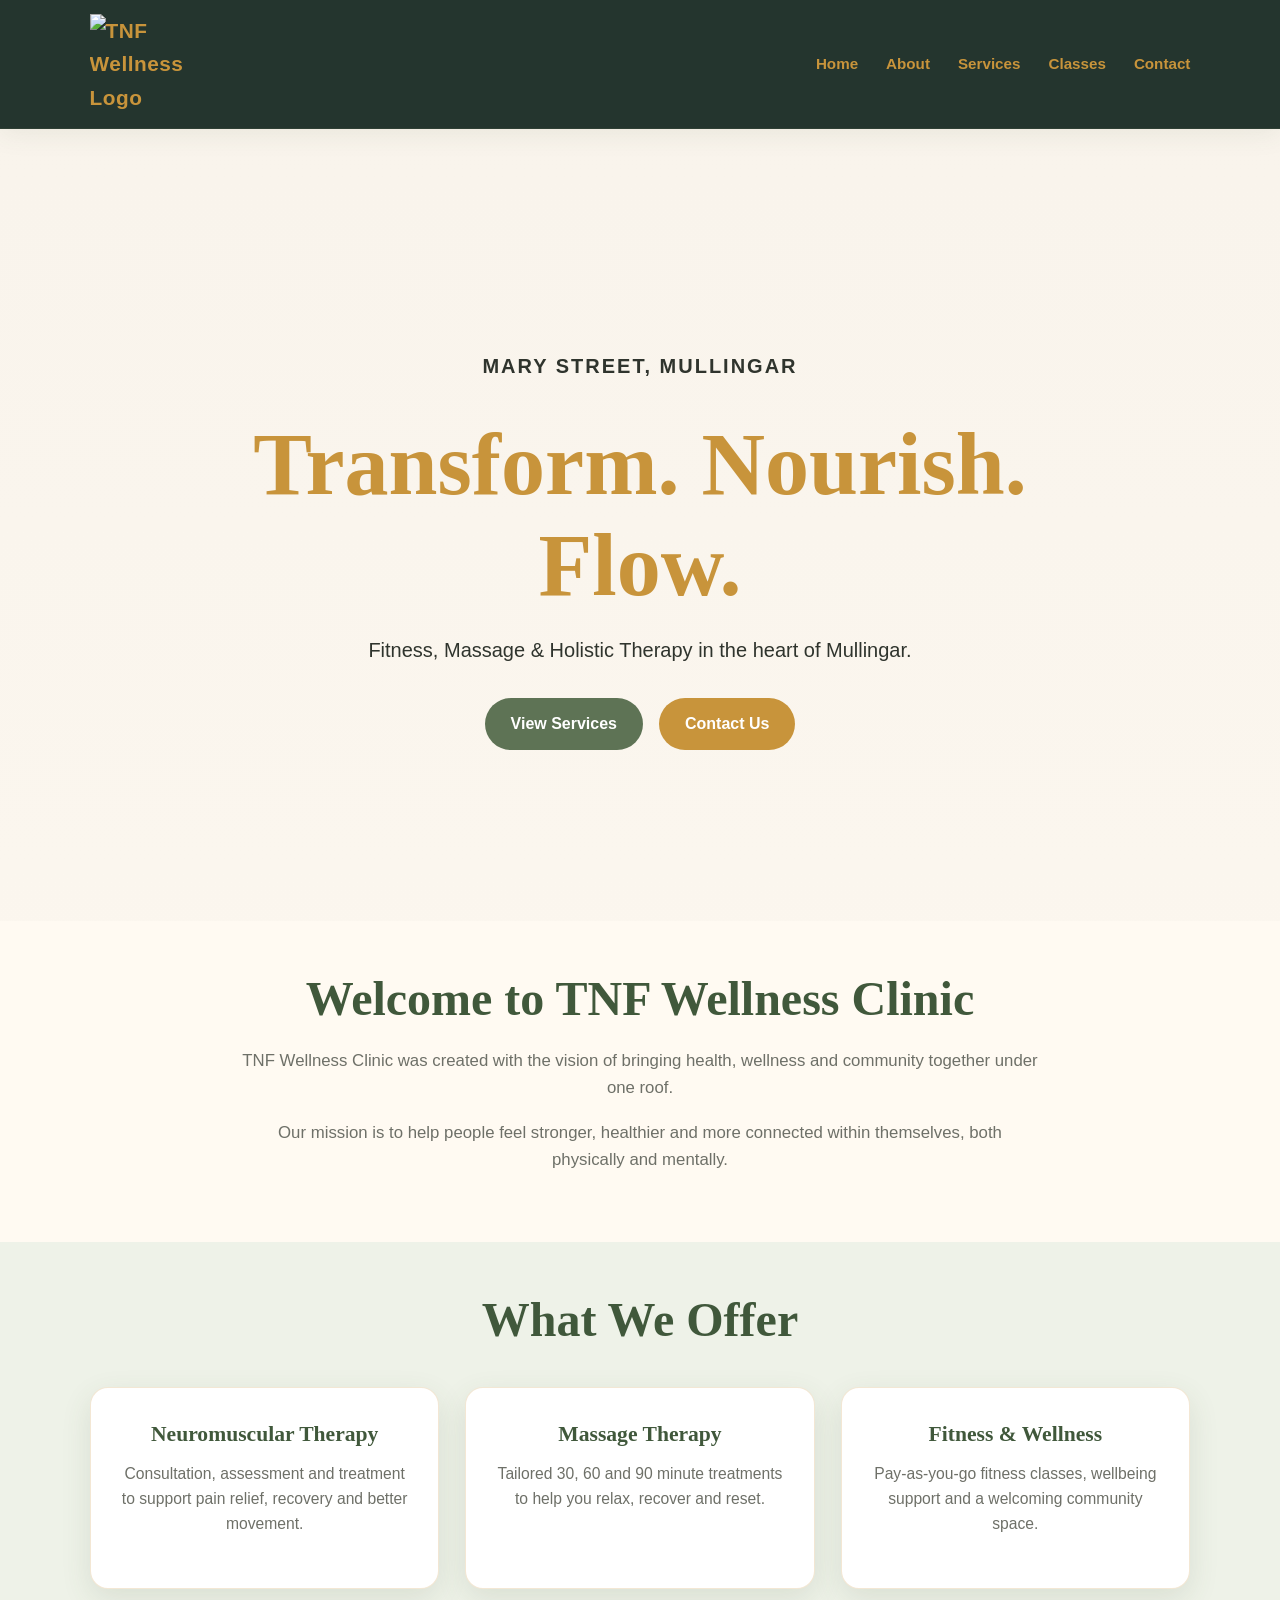
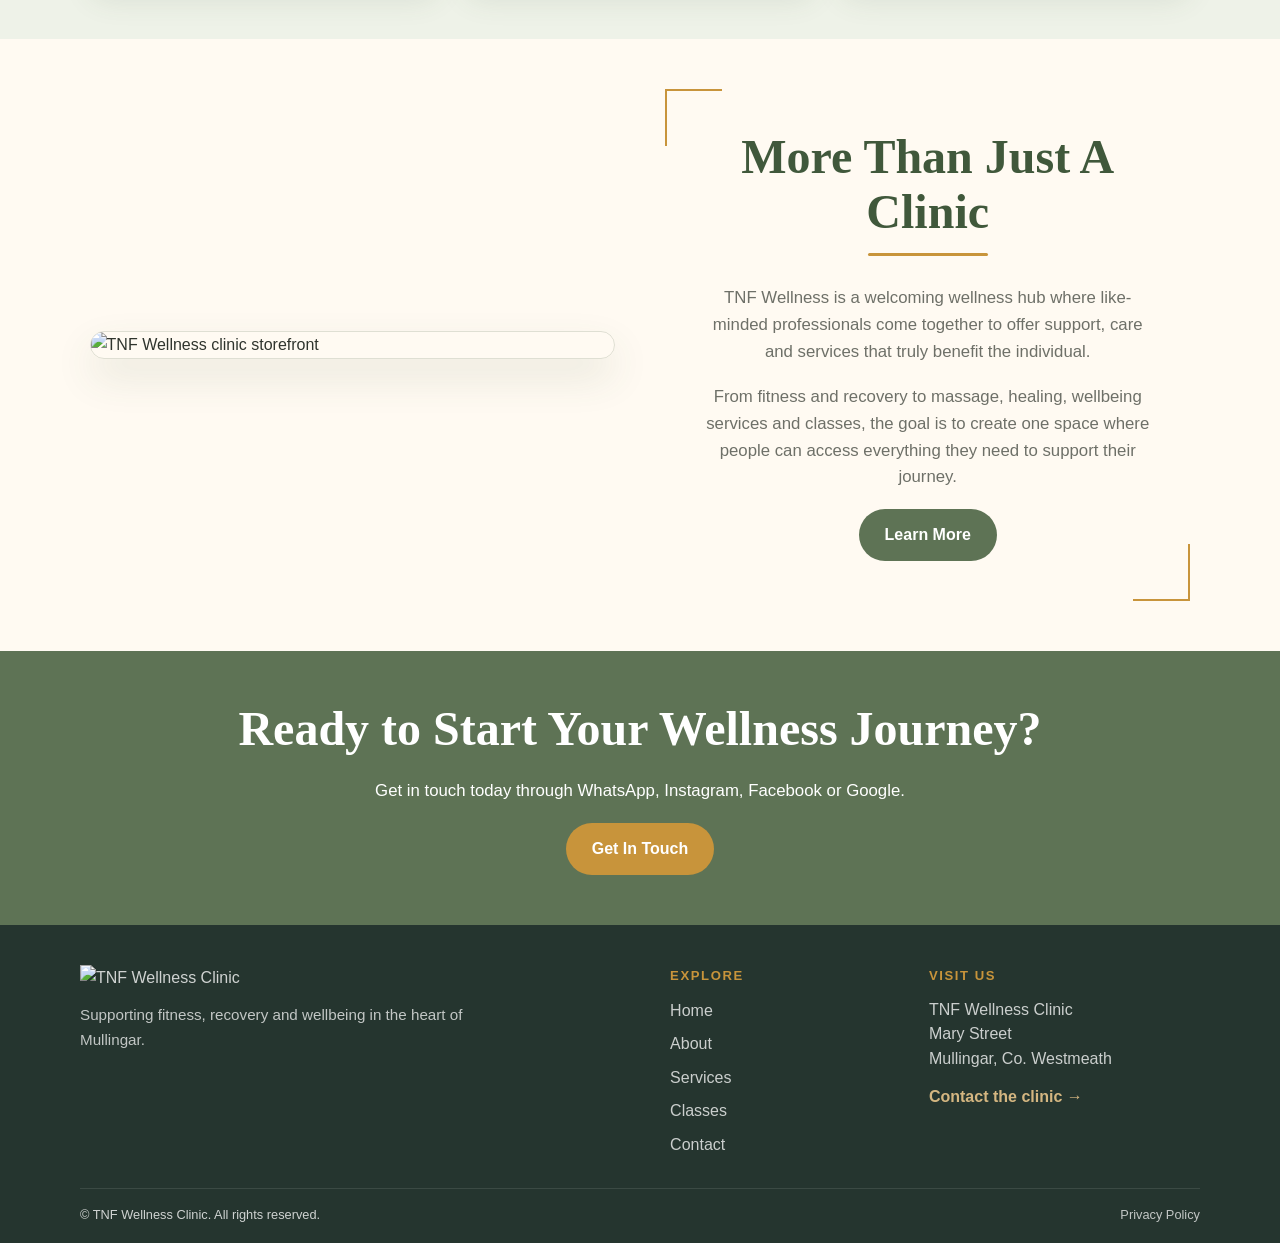
==== index.html @ 744f94f3 "Add files via upload" ====
<!doctype html>
<html lang="en">
  <head>
    <meta charset="UTF-8" />
    <meta name="viewport" content="width=device-width, initial-scale=1.0" />
    <title>TNF Wellness Clinic | Mullingar</title>
    <link rel="preconnect" href="https://fonts.googleapis.com" />
    <link rel="preconnect" href="https://fonts.gstatic.com" crossorigin />
    <link rel="preconnect" href="https://fonts.googleapis.com" />
    <link
      href="https://fonts.googleapis.com/css2?family=Cormorant+Garamond:wght@500;600&display=swap"
      rel="stylesheet"
    />
    <link rel="preconnect" href="https://fonts.googleapis.com" />
    <link rel="preconnect" href="https://fonts.gstatic.com" crossorigin />
    <link
      href="https://fonts.googleapis.com/css2?family=Arsenal+SC:ital,wght@0,400;0,700;1,400;1,700&family=Goudy+Bookletter+1911&display=swap"
      rel="stylesheet"
    />
    <link rel="stylesheet" href="css/style.css" />
  </head>
  <body>
    <header class="site-header">
      <a href="index.html" class="logo-wrap">
        <img
          src="images/brand-image-green-s.jpg"
          alt="TNF Wellness Logo"
          class="nav-logo"
        />
      </a>

      <nav class="nav" id="nav">
        <a href="index.html" class="active">Home</a>
        <a href="about.html">About</a>
        <a href="services.html">Services</a>
        <a href="classes.html">Classes</a>
        <a href="contact.html">Contact</a>
      </nav>

      <button class="menu-toggle" id="menuToggle">☰</button>
    </header>
    <section class="hero">
      <div class="hero-overlay"></div>

      <div class="hero-content">
        <p class="eyebrow">Mary Street, Mullingar</p>
        <h1>Transform. <span>Nourish.</span> Flow.</h1>
        <p>Fitness, Massage & Holistic Therapy in the heart of Mullingar.</p>

        <div class="hero-buttons">
          <a href="services.html" class="btn primary">View Services</a>
          <a href="contact.html" class="btn secondary">Contact Us</a>
        </div>
      </div>
    </section>
    <section class="section intro">
      <div class="container">
        <h2>Welcome to TNF Wellness Clinic</h2>

        <p>
          TNF Wellness Clinic was created with the vision of bringing health,
          wellness and community together under one roof.
        </p>

        <p>
          Our mission is to help people feel stronger, healthier and more
          connected within themselves, both physically and mentally.
        </p>
      </div>
    </section>

    <section class="section soft">
      <div class="container">
        <h2>What We Offer</h2>

        <div class="cards">
          <div class="card">
            <h3>Neuromuscular Therapy</h3>
            <p>
              Consultation, assessment and treatment to support pain relief,
              recovery and better movement.
            </p>
          </div>

          <div class="card">
            <h3>Massage Therapy</h3>
            <p>
              Tailored 30, 60 and 90 minute treatments to help you relax,
              recover and reset.
            </p>
          </div>

          <div class="card">
            <h3>Fitness & Wellness</h3>
            <p>
              Pay-as-you-go fitness classes, wellbeing support and a welcoming
              community space.
            </p>
          </div>
        </div>
      </div>
    </section>

    <section class="section split">
      <div class="split-image-shop">
        <img src="images/shop-image.jpg" alt="TNF Wellness clinic storefront" />
      </div>

      <div class="split-content">
        <h2>More Than Just A Clinic</h2>

        <p>
          TNF Wellness is a welcoming wellness hub where like-minded
          professionals come together to offer support, care and services that
          truly benefit the individual.
        </p>

        <p>
          From fitness and recovery to massage, healing, wellbeing services and
          classes, the goal is to create one space where people can access
          everything they need to support their journey.
        </p>

        <a href="about.html" class="btn primary">Learn More</a>
      </div>
    </section>

    <section class="section cta">
      <div class="container">
        <h2>Ready to Start Your Wellness Journey?</h2>
        <p>
          Get in touch today through WhatsApp, Instagram, Facebook or Google.
        </p>
        <a href="contact.html" class="btn gold">Get In Touch</a>
      </div>
    </section>

    <footer class="footer">
      <div class="footer-container">
        <div class="footer-brand">
          <a href="index.html" class="footer-logo-wrap">
            <img
              src="images/brand-image-green.png"
              alt="TNF Wellness Clinic"
              class="footer-logo"
            />
          </a>

          <p>
            Supporting fitness, recovery and wellbeing in the heart of
            Mullingar.
          </p>
        </div>

        <div class="footer-column">
          <h2 class="footer-column-title">Explore</h2>

          <nav class="footer-nav" aria-label="Footer navigation">
            <a href="index.html">Home</a>
            <a href="about.html">About</a>
            <a href="services.html">Services</a>
            <a href="classes.html">Classes</a>
            <a href="contact.html">Contact</a>
          </nav>
        </div>

        <div class="footer-column">
          <h2 class="footer-column-title">Visit Us</h2>

          <address>
            TNF Wellness Clinic<br />
            Mary Street<br />
            Mullingar, Co. Westmeath
          </address>

          <a href="contact.html" class="footer-contact-link">
            Contact the clinic →
          </a>
        </div>
      </div>

      <div class="footer-bottom">
        <p>
          © <span id="currentYear"></span> TNF Wellness Clinic. All rights
          reserved.
        </p>

        <div class="footer-legal">
          <a href="privacy.html">Privacy Policy</a>
        </div>
      </div>
    </footer>

    <script src="js/script.js"></script>
  </body>
</html>
---- css/style.css ----
:root {
  --bg: #f8f3eb;
  --section: #fffaf2;
  --soft: #eef2e8;
  --card: #ffffff;

  --white: #ffffff;
  --sage: #5e7355;
  --sage-dark: #40583b;
  --gold: #c8943b;
  --gold-light: #d9ae62;

  --text: #2f342d;
  --muted: #6e7068;
  --border: rgba(94, 115, 85, 0.18);
  --shadow: rgba(64, 88, 59, 0.12);
}

* {
  margin: 0;
  padding: 0;
  box-sizing: border-box;
}

body {
  background: var(--section);
  color: var(--text);
  font-family: "Inter", sans-serif;
  line-height: 1.6;
}

img {
  max-width: 100%;
  display: block;
}

a {
  color: inherit;
  text-decoration: none;
}

/* HEADER */

.site-header {
  position: sticky;
  top: 0;
  width: 100%;
  z-index: 20;
  display: flex;
  justify-content: space-between;
  align-items: center;
  padding: 14px 7%;
  background: #24352e;
  backdrop-filter: blur(12px);
  border-bottom: 1px solid var(--border);
  box-shadow: 0 6px 24px rgba(64, 88, 59, 0.08);
}

.logo-wrap {
  display: flex;
  align-items: center;
  gap: 12px;
  color: var(--gold);
  font-size: 1.3rem;
  font-weight: bold;
  letter-spacing: 0.5px;
}
.logo-title {
  font-family: "Goudy Bookletter 1911", serif;
  font-size: 20px;
  font-weight: 600;
  letter-spacing: 0.18em;
  text-transform: uppercase;
}
.nav-logo {
  width: 100px;
  height: 100px;
  object-fit: contain;
}

.nav {
  display: flex;
  gap: 28px;
}

.nav a {
  color: var(--gold);
  font-size: 0.95rem;
  font-weight: 600;
  text-decoration: none;
  transition: color 0.25s ease;
}

.nav a:hover {
  color: #ffffff;
}

.nav a.active {
  color: var(--gold);
}

.menu-toggle {
  display: none;
  background: none;
  color: var(--white);
  border: none;
  font-size: 1.8rem;
  cursor: pointer;
}

/* HERO */

.hero {
  min-height: 88vh;
  background: url("../images/hero-image.png") center/cover no-repeat;
  position: relative;
  display: grid;
  place-items: center;
  text-align: center;
  padding: 120px 20px 70px;
}

.hero-overlay {
  position: absolute;
  inset: 0;
  background: linear-gradient(
    rgba(248, 243, 235, 0.88),
    rgba(248, 243, 235, 0.55)
  );
}

.hero-content {
  position: relative;
  max-width: 850px;
}

.eyebrow {
  color: var(--gold);
  font-weight: 800;
  letter-spacing: 2px;
  text-transform: uppercase;
  font-size: 0.9rem;
  margin-bottom: 12px;
}

.hero h1,
.page-hero h1,
.section h2,
.card h3 {
  font-family: Georgia, serif;
  line-height: 1.15;
}

.hero h1 {
  font-size: clamp(2.8rem, 7vw, 5.5rem);
  color: var(--sage-dark);
  margin-bottom: 18px;
}

.hero h1,
h2 span {
  color: var(--gold);
}

.hero p {
  font-size: 1.25rem;
  color: var(--text);
  margin-bottom: 32px;
}

.hero-buttons,
.contact-buttons {
  display: flex;
  justify-content: center;
  gap: 16px;
  flex-wrap: wrap;
  margin-top: 20px;
}
.page-hero {
  padding: 110px 7% 80px;
  background:
    linear-gradient(rgba(248, 243, 235, 0.92), rgba(248, 243, 235, 0.92)),
    url("../images/hero-image.jpg") center/cover no-repeat;
  text-align: center;
}
.section h2 {
  font-size: clamp(2rem, 4vw, 3rem);
  color: var(--sage-dark);
  margin-bottom: 22px;
}

.section p {
  color: var(--muted);
  max-width: 800px;
  margin: 0 auto 18px;
  font-size: 1.05rem;
}

/* BUTTONS */

.hero-buttons,
.contact-buttons {
  display: flex;
  justify-content: center;
  gap: 16px;
  flex-wrap: wrap;
  margin-top: 20px;
}

.btn {
  display: inline-block;
  padding: 13px 26px;
  border-radius: 999px;
  font-weight: bold;
  transition: 0.3s ease;
}

.btn.primary {
  background: var(--sage);
  color: white;
}

.btn.primary:hover {
  background: var(--sage-dark);
  transform: translateY(-2px);
}

.btn.secondary {
  color: var(--white);
  background: var(--gold);
}

.btn.secondary:hover {
  background: var(--gold-light);
  color: var(--white);
  transform: translateY(-2px);
}

.btn.gold {
  background: var(--gold);
  color: white;
}

.btn.gold:hover {
  background: var(--gold-light);
  transform: translateY(-2px);
}
.button-classes {
  margin-top: 30px;
}
/* LAYOUT */

.section {
  padding: 50px 7%;
  background: var(--section);
}

.soft {
  background: var(--soft);
}

.container {
  max-width: 1100px;
  margin: auto;
  text-align: center;
}

.container.narrow {
  max-width: 820px;
}

.cards {
  display: grid;
  grid-template-columns: repeat(3, 1fr);
  gap: 26px;
  margin-top: 40px;
}

.two-cards {
  grid-template-columns: repeat(2, 1fr);
}

.card {
  background: var(--card);
  padding: 34px 28px;
  border-radius: 18px;
  border: 1px solid rgba(200, 148, 59, 0.22);
  box-shadow: 0 10px 30px var(--shadow);
}

.card h3 {
  color: var(--sage-dark);
  margin-bottom: 14px;
  font-size: 1.35rem;
}

.card p {
  font-size: 0.98rem;
}

.price-card .price {
  color: var(--gold);
  font-size: 2rem;
  font-weight: bold;
  margin-bottom: 10px;
}

/* SPLIT SECTIONS */

.split {
  display: grid;
  grid-template-columns: 1fr 1fr;
  gap: 50px;
  align-items: center;
}

.split-content {
  max-width: 600px;
  margin: 0 auto;
  text-align: center;
  position: relative;
  padding: 2.5rem;
}

.split-content::before,
.split-content::after {
  content: "";
  position: absolute;
  width: 55px;
  height: 55px;
}

.split-content::before {
  top: 0;
  left: 0;
  border-top: 2px solid var(--gold);
  border-left: 2px solid var(--gold);
}

.split-content::after {
  bottom: 0;
  right: 0;
  border-bottom: 2px solid var(--gold);
  border-right: 2px solid var(--gold);
}

.split-image {
  display: flex;
  justify-content: center;
}
.split-content h2 {
  position: relative;
  display: inline-block;
  margin-bottom: 1.8rem;
}

.split-content h2::after {
  content: "";
  display: block;
  width: 120px;
  height: 3px;
  margin: 14px auto 0;
  background: var(--gold);
  border-radius: 999px;
}

.split-image img {
  width: 100%;
  max-width: 440px;
  height: auto;

  border-radius: 24px;
  border: 1px solid rgba(94, 115, 85, 0.2);
  box-shadow: 0 18px 40px var(--shadow);
}
.split-image-shop img {
  border-radius: 20px;
  border: 1px solid rgba(94, 115, 85, 0.2);
  box-shadow: 0 18px 40px var(--shadow);
}

/* SERVICES PAGE */

.service-box {
  max-width: 650px;
  margin: 35px auto;
  background: white;
  padding: 32px;
  border-radius: 18px;
  border: 1px solid rgba(200, 148, 59, 0.22);
  box-shadow: 0 10px 30px var(--shadow);
  text-align: left;
}

.service-box h3 {
  color: var(--sage-dark);
  margin-bottom: 18px;
}

.service-box ul {
  padding-left: 22px;
}

.service-box li {
  color: var(--muted);
  margin-bottom: 10px;
}

.price-banner {
  display: inline-block;
  margin-top: 24px;
  background: var(--sage);
  color: white;
  padding: 15px 34px;
  border-radius: 999px;
  font-weight: bold;
  font-size: 1.2rem;
}

/* CONTACT PAGE */

.hours {
  max-width: 650px;
  margin: 30px auto 0;
  background: white;
  padding: 20px 30px;
  border-radius: 18px;
  box-shadow: 0 10px 30px var(--shadow);
}

.hours-row {
  display: flex;
  justify-content: space-between;
  gap: 20px;
  padding: 14px 0;
  border-bottom: 1px solid var(--gold);
  color: var(--muted);
}

.hours-row:last-child {
  border-bottom: none;
}

.hours-row strong {
  color: var(--sage-dark);
}

.map-container {
  margin-top: 30px;
  overflow: hidden;
  border-radius: 20px;
  box-shadow: 0 10px 30px var(--shadow);
}

.map-container iframe {
  width: 100%;
  height: 450px;
  border: none;
  display: block;
}

/* CTA + FOOTER */

.cta {
  background: var(--sage);
  text-align: center;
}

.cta h2,
.cta p {
  color: white;
}

/* ===========================
   Footer
=========================== */
.footer-column-title {
  color: var(--gold) !important;
}
.footer {
  padding: 40px 6% 18px;
  background: #25352f;
  color: rgba(255, 255, 255, 0.78);
}

.footer-container {
  width: min(1120px, 100%);
  margin: 0 auto;

  display: grid;
  grid-template-columns: 1.8fr 0.7fr 0.9fr;
  gap: clamp(24px, 4vw, 48px);

  align-items: start;
}

/* ---------- Brand ---------- */

.footer-brand {
  max-width: 480px;
}

.footer-logo-wrap {
  display: inline-block;
  margin-bottom: 12px;
  text-decoration: none;
}

.footer-logo {
  width: 200px;
  height: auto;
  display: block;

  transition:
    transform 0.25s ease,
    filter 0.25s ease;
}

.footer-logo-wrap:hover .footer-logo,
.footer-logo-wrap:focus-visible .footer-logo {
  transform: translateY(-2px) scale(1.02);

  filter: drop-shadow(0 8px 16px rgba(212, 182, 129, 0.15));
}

.footer-brand p {
  margin: 0;
  max-width: 400px;

  line-height: 1.65;
  font-size: 0.95rem;

  color: rgba(255, 255, 255, 0.72);
}

/* ---------- Columns ---------- */

.footer-column h2 {
  margin: 0 0 12px;

  color: #fff;

  font-size: 0.82rem;
  font-weight: 700;

  letter-spacing: 0.12em;
  text-transform: uppercase;
}

/* ---------- Navigation ---------- */

.footer-nav {
  display: flex;
  flex-direction: column;
  gap: 8px;
}

.footer-nav a {
  width: fit-content;

  color: rgba(255, 255, 255, 0.76);
  text-decoration: none;

  transition:
    color 0.2s ease,
    transform 0.2s ease;
}

.footer-nav a:hover,
.footer-nav a:focus-visible {
  color: #d4b681;
  transform: translateX(4px);
}

/* ---------- Address ---------- */

.footer address {
  margin: 0 0 12px;

  font-style: normal;
  line-height: 1.55;

  color: rgba(255, 255, 255, 0.76);
}

.footer-contact-link {
  display: inline-block;

  color: #d4b681;
  text-decoration: none;
  font-weight: 600;

  transition:
    color 0.2s ease,
    transform 0.2s ease;
}

.footer-contact-link:hover,
.footer-contact-link:focus-visible {
  color: #edd7b3;
  transform: translateX(4px);
}

/* ---------- Bottom ---------- */

.footer-bottom {
  width: min(1120px, 100%);
  margin: 30px auto 0;
  padding-top: 16px;

  display: flex;
  justify-content: space-between;
  align-items: center;
  gap: 18px;

  border-top: 1px solid rgba(255, 255, 255, 0.1);

  font-size: 0.8rem;
}

.footer-bottom p {
  margin: 0;
}

.footer-legal {
  display: flex;
  gap: 18px;
}

.footer-legal a {
  color: rgba(255, 255, 255, 0.72);
  text-decoration: none;

  transition: color 0.2s ease;
}

.footer-legal a:hover,
.footer-legal a:focus-visible {
  color: #d4b681;
}

/* ---------- Accessibility ---------- */

.footer a:focus-visible {
  outline: 2px solid #d4b681;
  outline-offset: 4px;
  border-radius: 4px;
}

/* ---------- Tablet ---------- */

@media (max-width: 900px) {
  .footer {
    padding: 38px 24px 18px;
  }

  .footer-container {
    grid-template-columns: 1fr 1fr;
    gap: 32px;
  }

  .footer-brand {
    grid-column: 1/-1;
    max-width: 520px;
  }

  .footer-logo {
    width: 180px;
  }
}

/* ---------- Mobile ---------- */

@media (max-width: 650px) {
  .footer {
    padding: 34px 20px 18px;
  }

  .footer-container {
    grid-template-columns: 1fr;
    gap: 28px;
  }

  .footer-brand {
    max-width: 100%;
  }

  .footer-logo {
    width: 160px;
  }

  .footer-brand p {
    max-width: 100%;
  }

  .footer-bottom {
    margin-top: 24px;
    padding-top: 14px;

    flex-direction: column;
    align-items: flex-start;
    gap: 10px;
  }

  .footer-legal {
    flex-wrap: wrap;
  }
}
/* RESPONSIVE */

@media (max-width: 850px) {
  .menu-toggle {
    display: block;
  }

  .nav {
    position: absolute;
    top: 82px;
    right: 7%;
    background: var(--section);
    flex-direction: column;
    width: 220px;
    padding: 20px;
    border: 1px solid var(--border);
    border-radius: 14px;
    display: none;
    box-shadow: 0 12px 30px rgba(0, 0, 0, 0.12);
  }

  .nav.active {
    display: flex;
  }

  .cards,
  .two-cards,
  .split {
    grid-template-columns: 1fr;
  }

  .split-content h2,
  .split-content p {
    text-align: center;
    margin-left: auto;
  }
  .contact-content {
    display: flex;
    flex-direction: column;
    align-items: center;
  }
  .logo-wrap span {
    font-size: 1.1rem;
  }

  .nav-logo {
    width: 48px;
    height: 48px;
  }

  .hours-row {
    flex-direction: column;
    text-align: center;
    gap: 4px;
  }

  .service-box {
    padding: 26px;
  }
}
.class-schedule-img {
  max-width: 760px;
  width: 100%;
  margin: 0 auto;
  border-radius: 24px;
  box-shadow: 0 18px 40px var(--shadow);
  border: 1px solid rgba(200, 148, 59, 0.22);
}
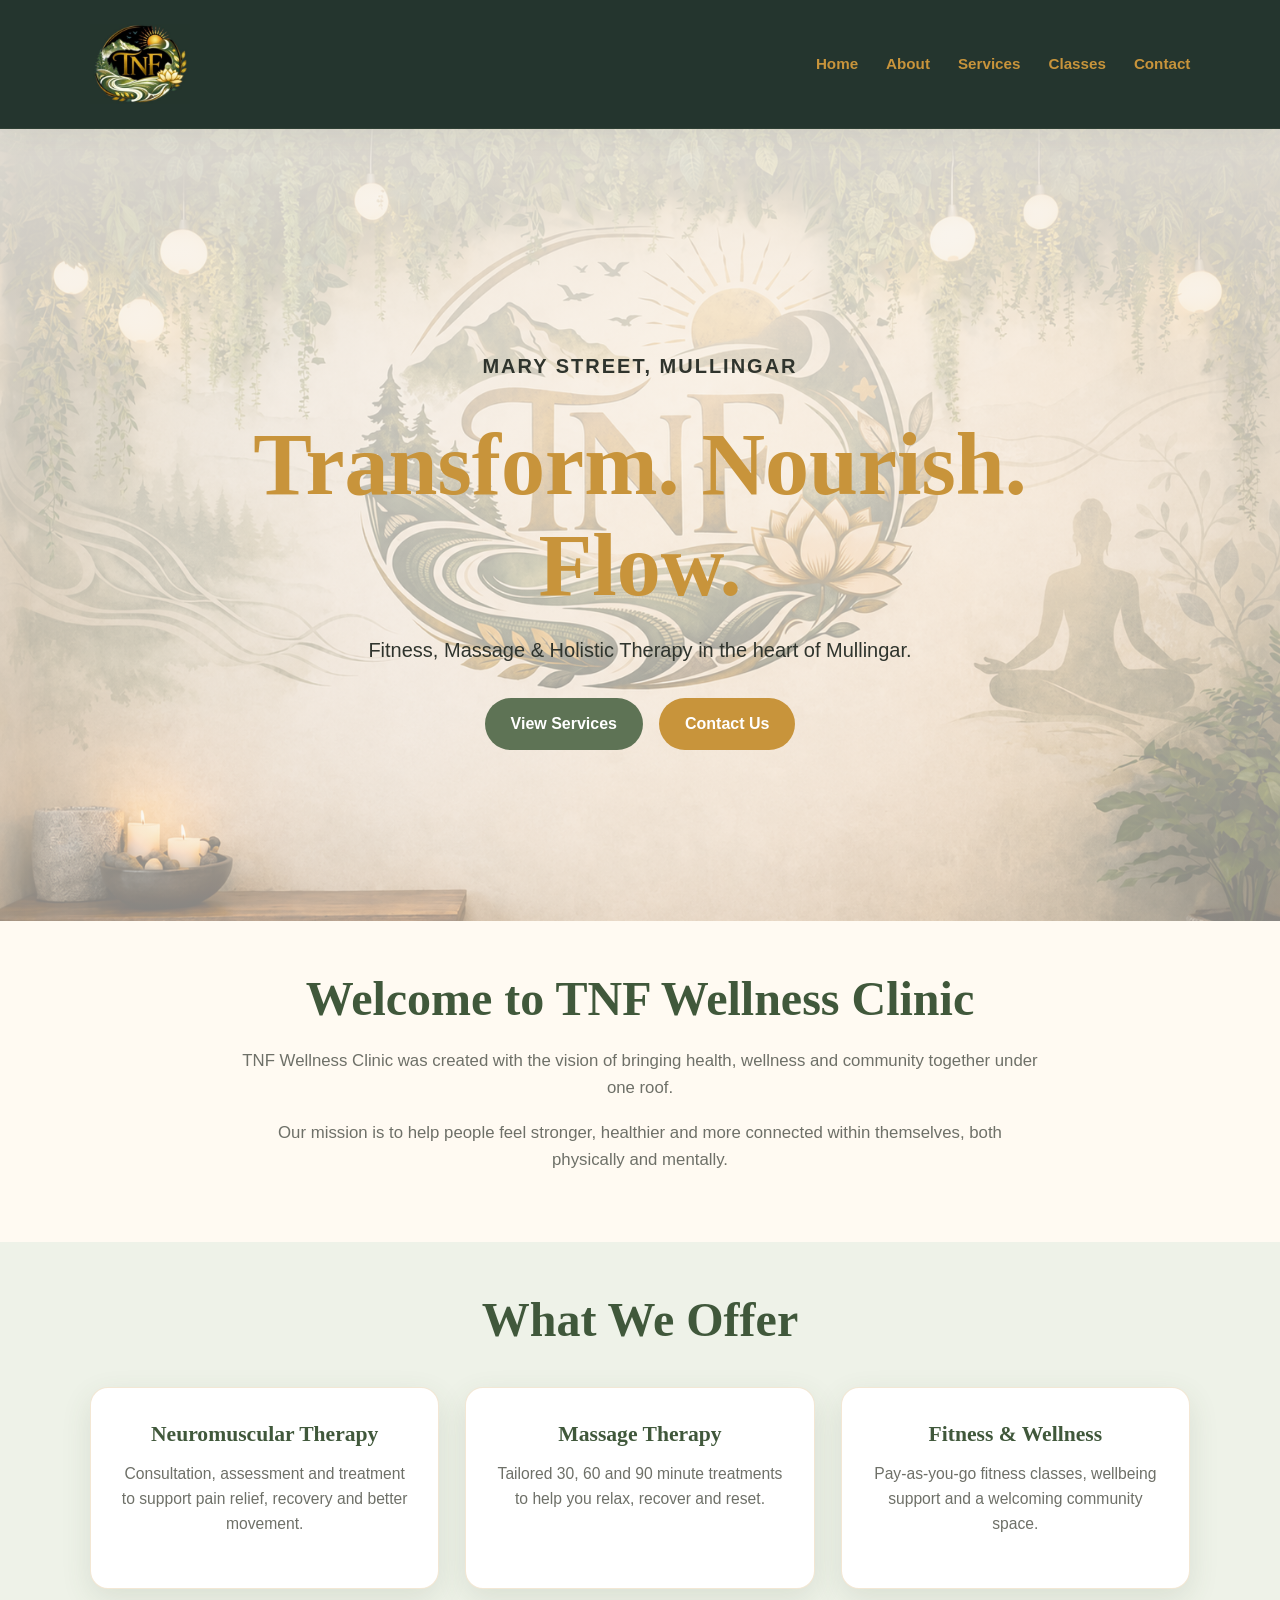
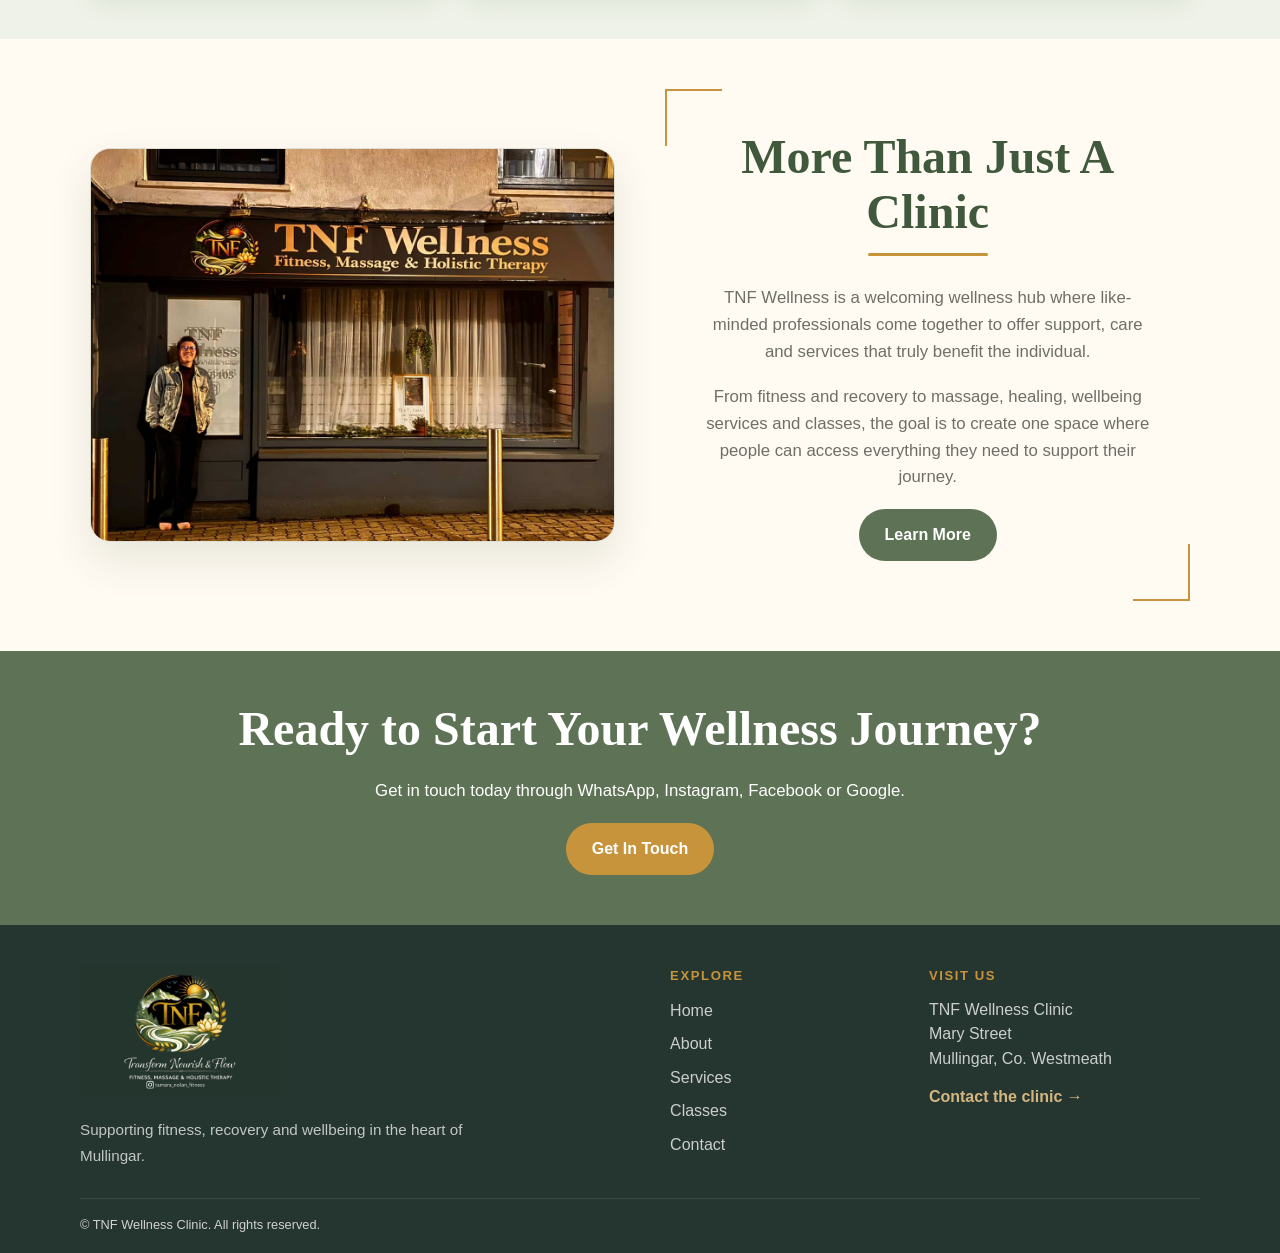
==== commit 5207289c: "Updates to header and footer Making sure they match; removing logo subtext and legal" ====
--- a/index.html
+++ b/index.html
@@ -184,10 +184,6 @@
           © <span id="currentYear"></span> TNF Wellness Clinic. All rights
           reserved.
         </p>
-
-        <div class="footer-legal">
-          <a href="privacy.html">Privacy Policy</a>
-        </div>
       </div>
     </footer>
 
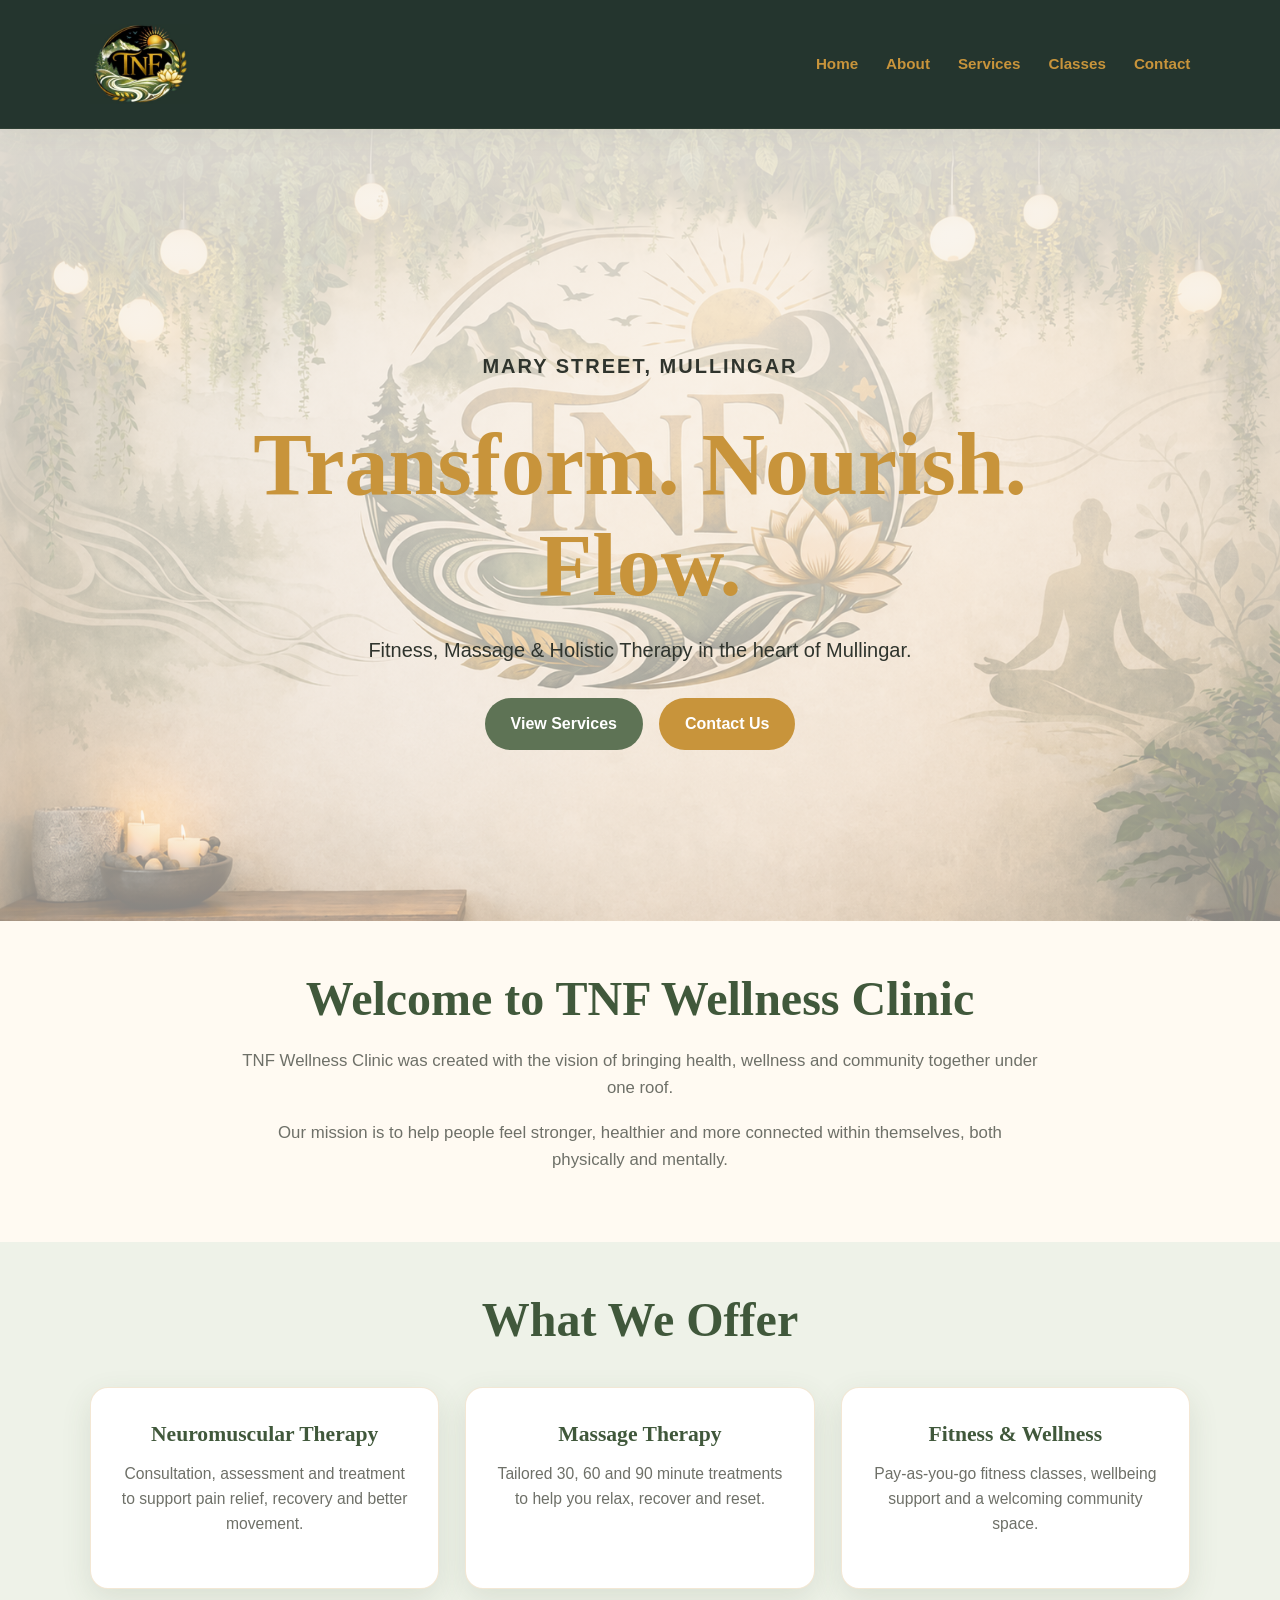
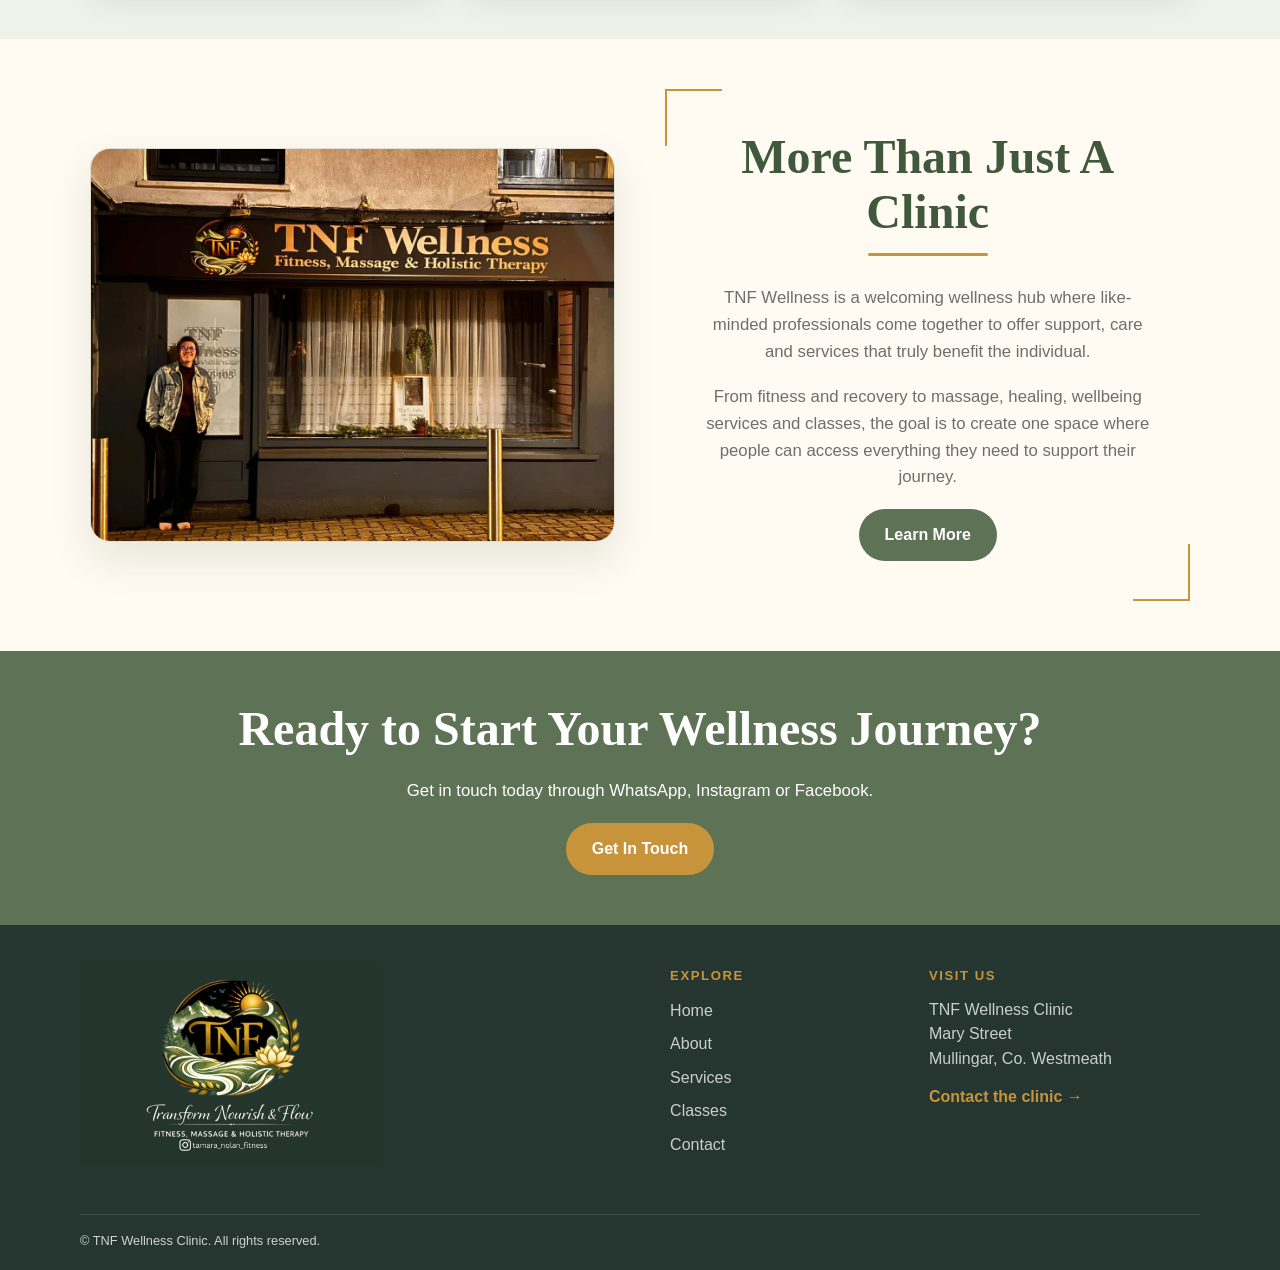
==== commit 87f6a855: "Various updates to how they both appear" ====
--- a/index.html
+++ b/index.html
@@ -128,9 +128,7 @@
     <section class="section cta">
       <div class="container">
         <h2>Ready to Start Your Wellness Journey?</h2>
-        <p>
-          Get in touch today through WhatsApp, Instagram, Facebook or Google.
-        </p>
+        <p>Get in touch today through WhatsApp, Instagram or Facebook.</p>
         <a href="contact.html" class="btn gold">Get In Touch</a>
       </div>
     </section>
@@ -145,11 +143,6 @@
               class="footer-logo"
             />
           </a>
-
-          <p>
-            Supporting fitness, recovery and wellbeing in the heart of
-            Mullingar.
-          </p>
         </div>
 
         <div class="footer-column">
--- a/css/style.css
+++ b/css/style.css
@@ -507,20 +507,9 @@
 }
 
 .footer-logo {
-  width: 200px;
+  width: 300px;
   height: auto;
   display: block;
-
-  transition:
-    transform 0.25s ease,
-    filter 0.25s ease;
-}
-
-.footer-logo-wrap:hover .footer-logo,
-.footer-logo-wrap:focus-visible .footer-logo {
-  transform: translateY(-2px) scale(1.02);
-
-  filter: drop-shadow(0 8px 16px rgba(212, 182, 129, 0.15));
 }
 
 .footer-brand p {
@@ -586,7 +575,7 @@
 .footer-contact-link {
   display: inline-block;
 
-  color: #d4b681;
+  color: var(--gold);
   text-decoration: none;
   font-weight: 600;
 
